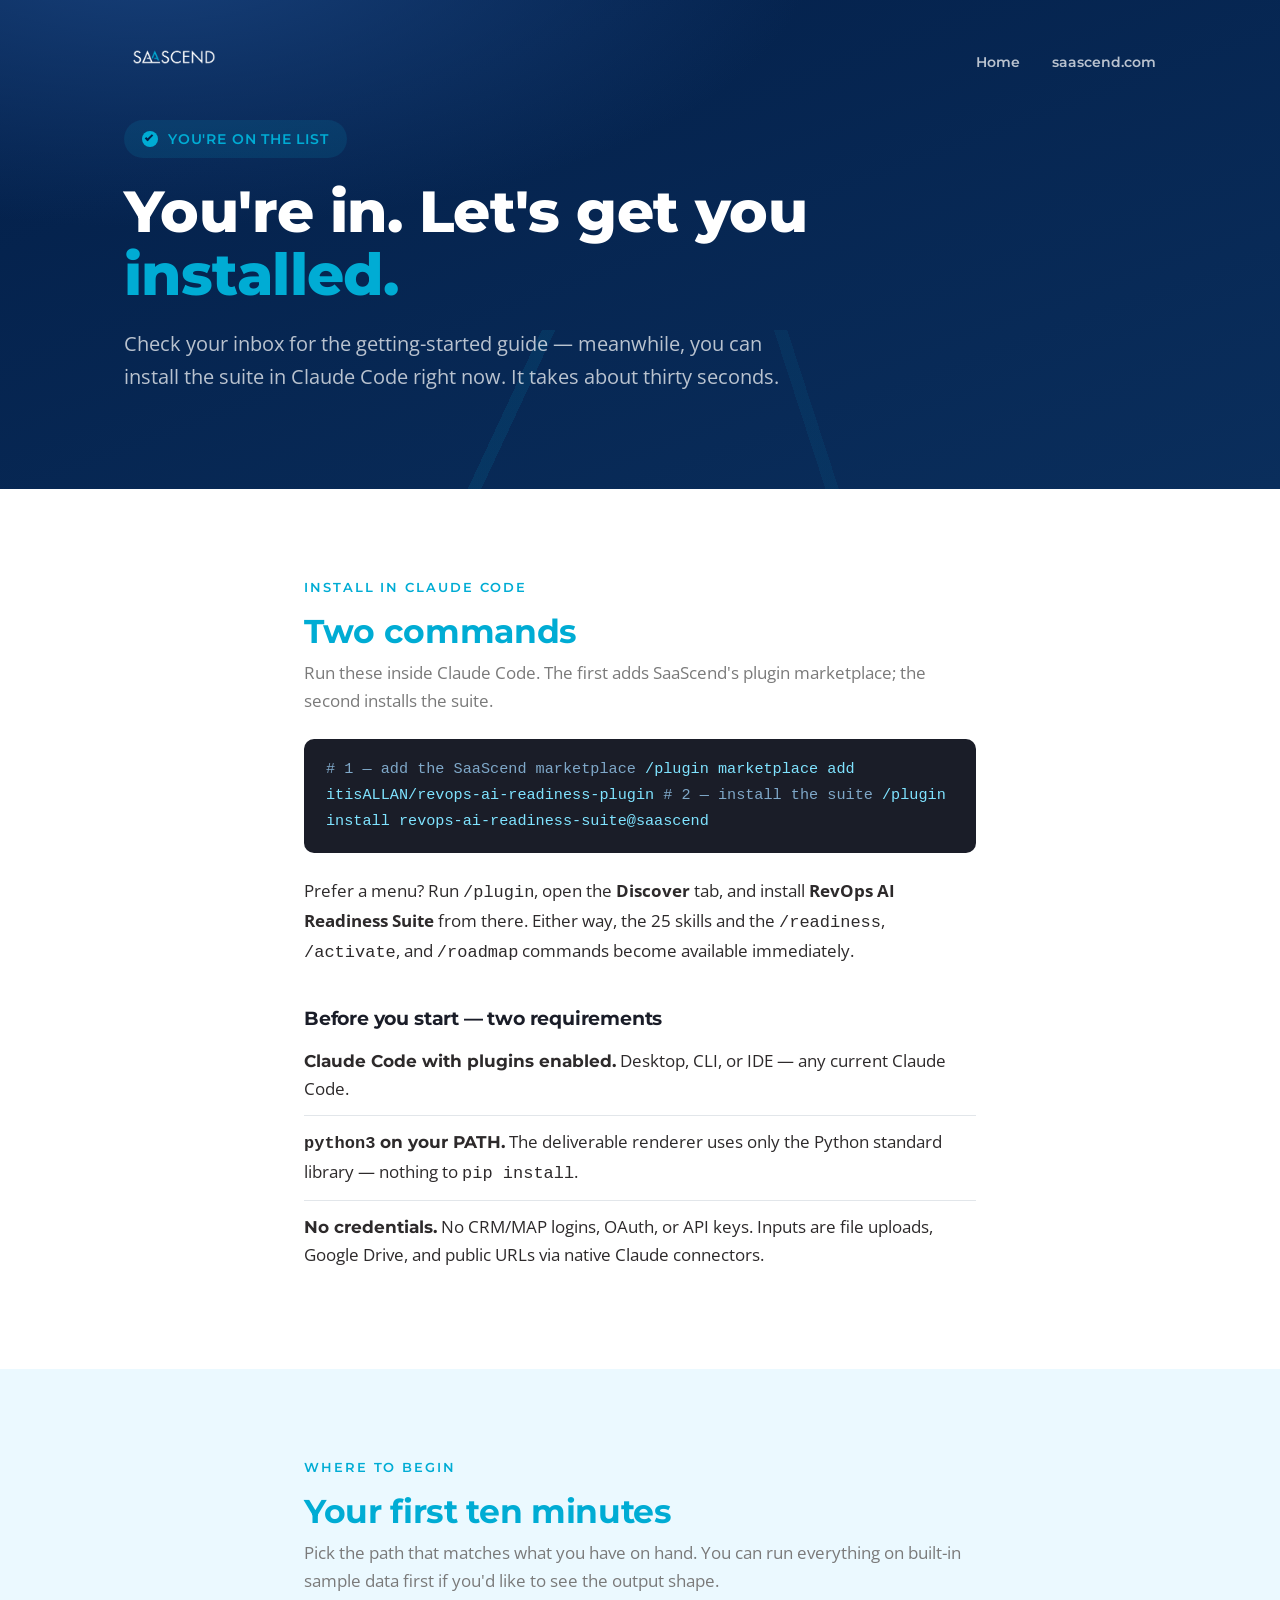
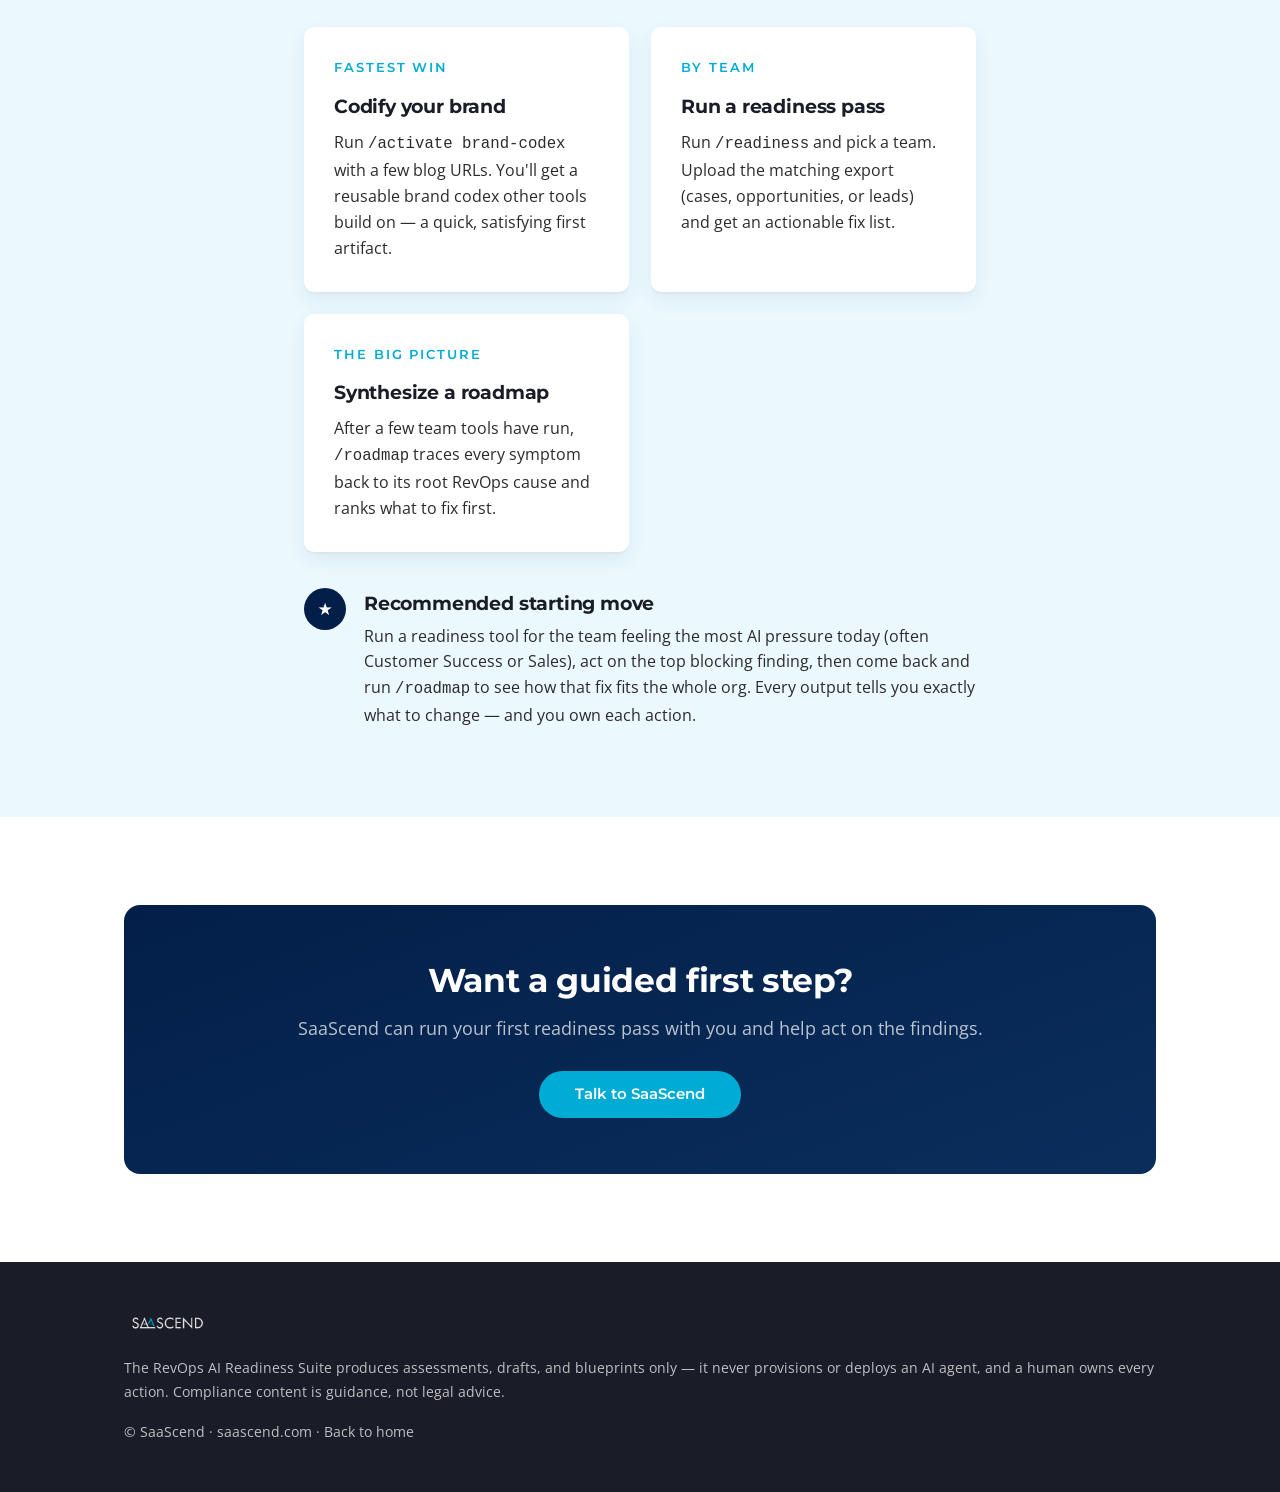
==== site/thank-you.html @ e428bcde "Make plugin installable + add branded landing/thank-you pages Distribution - Add .claude-plugin/mark" ====
<!doctype html>
<html lang="en">
<head>
  <meta charset="utf-8" />
  <meta name="viewport" content="width=device-width, initial-scale=1" />
  <title>You're in — install the RevOps AI Readiness Suite · SaaScend</title>
  <meta name="description" content="Thanks for opting in. Install the RevOps AI Readiness Suite in Claude Code and run your first tool." />
  <meta name="robots" content="noindex" />
  <link rel="preconnect" href="https://fonts.googleapis.com" />
  <link rel="preconnect" href="https://fonts.gstatic.com" crossorigin />
  <link href="https://fonts.googleapis.com/css2?family=Montserrat:wght@500;600;700;800&family=Open+Sans:ital,wght@0,400;0,600;1,400&display=swap" rel="stylesheet" />
  <link rel="stylesheet" href="styles.css" />
</head>
<body>

  <!-- ============================ HERO ============================ -->
  <header class="hero">
    <div class="wrap">
      <nav class="nav">
        <a href="index.html"><img class="nav__logo" src="assets/SaaScend_FullLogo_white_text.png" alt="SaaScend" /></a>
        <div class="nav__links">
          <a href="index.html">Home</a>
          <a href="https://www.saascend.com">saascend.com</a>
        </div>
      </nav>
      <div class="hero__inner">
        <div class="confirm-badge"><span class="check"></span> You're on the list</div>
        <h1>You're in. Let's get you <span class="accent">installed.</span></h1>
        <p class="hero__sub">
          Check your inbox for the getting-started guide — meanwhile, you can install the suite in
          Claude Code right now. It takes about thirty seconds.
        </p>
      </div>
    </div>
  </header>

  <!-- ============================ INSTALL STEPS ============================ -->
  <section class="section">
    <div class="wrap narrow">
      <div class="eyebrow">Install in Claude Code</div>
      <h2>Two commands</h2>
      <p class="muted" style="margin-top:8px">Run these inside Claude Code. The first adds SaaScend's plugin marketplace; the second installs the suite.</p>

      <div class="code" style="margin:24px 0">
<span class="cmt"># 1 — add the SaaScend marketplace</span>
<span class="cmd">/plugin marketplace add itisALLAN/revops-ai-readiness-plugin</span>

<span class="cmt"># 2 — install the suite</span>
<span class="cmd">/plugin install revops-ai-readiness-suite@saascend</span>
      </div>

      <p>Prefer a menu? Run <code>/plugin</code>, open the <b>Discover</b> tab, and install
        <b>RevOps AI Readiness Suite</b> from there. Either way, the 25 skills and the
        <code>/readiness</code>, <code>/activate</code>, and <code>/roadmap</code> commands
        become available immediately.</p>

      <h3 style="margin-top:36px">Before you start — two requirements</h3>
      <ul class="pill-list">
        <li><b>Claude Code with plugins enabled.</b> Desktop, CLI, or IDE — any current Claude Code.</li>
        <li><b><code>python3</code> on your PATH.</b> The deliverable renderer uses only the Python standard library — nothing to <code>pip install</code>.</li>
        <li><b>No credentials.</b> No CRM/MAP logins, OAuth, or API keys. Inputs are file uploads, Google Drive, and public URLs via native Claude connectors.</li>
      </ul>
    </div>
  </section>

  <!-- ============================ WHERE TO BEGIN ============================ -->
  <section class="section section--ice">
    <div class="wrap narrow">
      <div class="eyebrow">Where to begin</div>
      <h2>Your first ten minutes</h2>
      <p class="muted" style="margin-top:8px">Pick the path that matches what you have on hand. You can run everything on built-in sample data first if you'd like to see the output shape.</p>

      <div class="grid grid--3" style="margin-top:32px">
        <div class="card">
          <div class="eyebrow">Fastest win</div>
          <h3>Codify your brand</h3>
          <p>Run <code>/activate brand-codex</code> with a few blog URLs. You'll get a reusable brand codex other tools build on — a quick, satisfying first artifact.</p>
        </div>
        <div class="card">
          <div class="eyebrow">By team</div>
          <h3>Run a readiness pass</h3>
          <p>Run <code>/readiness</code> and pick a team. Upload the matching export (cases, opportunities, or leads) and get an actionable fix list.</p>
        </div>
        <div class="card">
          <div class="eyebrow">The big picture</div>
          <h3>Synthesize a roadmap</h3>
          <p>After a few team tools have run, <code>/roadmap</code> traces every symptom back to its root RevOps cause and ranks what to fix first.</p>
        </div>
      </div>

      <div class="step" style="margin-top:36px">
        <div class="step__num">★</div>
        <div>
          <h3>Recommended starting move</h3>
          <p style="margin:0">Run a readiness tool for the team feeling the most AI pressure today (often Customer Success or Sales), act on the top blocking finding, then come back and run <code>/roadmap</code> to see how that fix fits the whole org. Every output tells you exactly what to change — and you own each action.</p>
        </div>
      </div>
    </div>
  </section>

  <!-- ============================ CTA ============================ -->
  <section class="section">
    <div class="wrap">
      <div class="cta">
        <h2>Want a guided first step?</h2>
        <p>SaaScend can run your first readiness pass with you and help act on the findings.</p>
        <a class="btn btn--cyan" href="https://www.saascend.com">Talk to SaaScend</a>
      </div>
    </div>
  </section>

  <!-- ============================ FOOTER ============================ -->
  <footer class="footer">
    <div class="wrap">
      <img class="footer__logo" src="assets/SaaScend_FullLogo_white_text.png" alt="SaaScend" />
      <p>The RevOps AI Readiness Suite produces assessments, drafts, and blueprints only — it never
         provisions or deploys an AI agent, and a human owns every action. Compliance content is
         guidance, not legal advice.</p>
      <p>© SaaScend · <a href="https://www.saascend.com">saascend.com</a> · <a href="index.html">Back to home</a></p>
    </div>
  </footer>

</body>
</html>
---- site/styles.css ----
/* =====================================================================
 * SaaScend — RevOps AI Readiness Suite landing site
 * Brand tokens mirror shared/brand/colors_and_type.css (the source of truth).
 * Montserrat + Open Sans loaded from Google Fonts in each page <head>.
 * ===================================================================== */

:root {
  --brand-cyan: #00ACD4;
  --brand-cyan-600: #0095B8;
  --brand-cyan-100: #D7F3FB;
  --brand-navy: #031F49;
  --brand-navy-800: #0A2E5C;
  --brand-navy-600: #17407A;
  --brand-blue: #1071C3;
  --brand-blue-600: #0B5FA3;
  --ink-900: #1A1D28;
  --ink-800: #2D2A2B;
  --ink-500: #7A7A7A;
  --ink-200: #E2E6EA;
  --ink-100: #F5F8FA;
  --ink-0: #FFFFFF;
  --surface-ice: #EBF9FF;

  --fg: var(--ink-800);
  --fg-strong: var(--ink-900);
  --fg-muted: var(--ink-500);
  --fg-on-dark: var(--ink-0);
  --fg-on-dark-muted: rgba(255, 255, 255, 0.72);

  --font-display: 'Montserrat', ui-sans-serif, system-ui, -apple-system, 'Segoe UI', Roboto, sans-serif;
  --font-body: 'Open Sans', ui-sans-serif, system-ui, -apple-system, 'Segoe UI', Roboto, sans-serif;

  --radius-lg: 10px;
  --radius-xl: 16px;
  --radius-pill: 999px;
  --shadow-card: 0 2px 0 rgba(10, 30, 60, 0.03), 0 8px 20px rgba(10, 30, 60, 0.07);
  --shadow-lg: 0 18px 48px rgba(10, 30, 60, 0.12);
  --ease-out: cubic-bezier(0.2, 0.7, 0.2, 1);
}

*, *::before, *::after { box-sizing: border-box; }
html { scroll-behavior: smooth; }
body {
  margin: 0;
  font-family: var(--font-body);
  font-size: 17px;
  line-height: 1.65;
  color: var(--fg);
  background: var(--ink-0);
  -webkit-font-smoothing: antialiased;
}

.wrap { max-width: 1080px; margin: 0 auto; padding: 0 24px; }
.narrow { max-width: 720px; }

/* ---- Type --------------------------------------------------------------- */
h1, h2, h3 { font-family: var(--font-display); color: var(--fg-strong); margin: 0; letter-spacing: -0.01em; }
h1 { font-weight: 800; font-size: clamp(2.2rem, 4.6vw, 3.6rem); line-height: 1.08; }
h2 { font-weight: 700; font-size: clamp(1.6rem, 2.6vw, 2.4rem); line-height: 1.18; color: var(--brand-cyan); }
h3 { font-weight: 700; font-size: 1.2rem; }
p { margin: 0 0 1rem; }
a { color: var(--brand-blue); text-decoration: none; transition: color 140ms var(--ease-out); }
a:hover { color: var(--brand-cyan); }
.eyebrow {
  font-family: var(--font-display); font-weight: 600; font-size: 0.8rem;
  letter-spacing: 0.15em; text-transform: uppercase; color: var(--brand-cyan); margin-bottom: 14px;
}
.lead { font-size: 1.2rem; color: var(--fg); }
.muted { color: var(--fg-muted); }

/* ---- Buttons ------------------------------------------------------------ */
.btn {
  display: inline-block; font-family: var(--font-display); font-weight: 600; font-size: 0.95rem;
  padding: 14px 36px; border-radius: var(--radius-pill); border: 0; cursor: pointer;
  background: var(--brand-blue); color: #fff; transition: background 140ms var(--ease-out);
  text-align: center; line-height: 1.2;
}
.btn:hover { background: var(--brand-blue-600); color: #fff; }
.btn--cyan { background: var(--brand-cyan); }
.btn--cyan:hover { background: var(--brand-cyan-600); }
.btn--ghost { background: transparent; color: #fff; border: 1.5px solid rgba(255,255,255,0.5); padding: 12px 32px; }
.btn--ghost:hover { background: rgba(255,255,255,0.1); color: #fff; border-color: #fff; }

/* ---- Hero (navy) -------------------------------------------------------- */
.hero {
  background:
    radial-gradient(1100px 460px at 12% -10%, var(--brand-navy-600) 0%, transparent 60%),
    linear-gradient(160deg, var(--brand-navy) 0%, var(--brand-navy-800) 100%);
  color: var(--fg-on-dark); position: relative; overflow: hidden;
  padding: 28px 0 96px;
}
.hero::after {
  content: ""; position: absolute; left: 0; right: 0; bottom: -1px; height: 160px;
  background: linear-gradient(115deg, transparent 0 40%, rgba(0,172,212,0.10) 40% 41%, transparent 41%),
              linear-gradient(72deg, transparent 0 62%, rgba(0,172,212,0.07) 62% 63%, transparent 63%);
  pointer-events: none;
}
.nav { display: flex; align-items: center; justify-content: space-between; padding: 14px 0 40px; position: relative; z-index: 2; }
.nav__logo { height: 30px; }
.nav__links a { color: var(--fg-on-dark-muted); font-family: var(--font-display); font-weight: 600; font-size: 0.9rem; margin-left: 28px; }
.nav__links a:hover { color: #fff; }
.hero__inner { position: relative; z-index: 2; max-width: 760px; }
.hero h1 { color: #fff; }
.hero__sub { font-size: 1.25rem; color: var(--fg-on-dark-muted); margin: 22px 0 0; max-width: 60ch; }
.hero h1 .accent { color: var(--brand-cyan); }

/* ---- Opt-in form -------------------------------------------------------- */
.optin { margin-top: 40px; }
.optin__card {
  background: rgba(255,255,255,0.06); border: 1px solid rgba(255,255,255,0.14);
  border-radius: var(--radius-xl); padding: 28px; max-width: 560px; backdrop-filter: blur(2px);
}
.optin__row { display: flex; gap: 12px; flex-wrap: wrap; }
.optin input[type=email] {
  flex: 1 1 260px; font-family: var(--font-body); font-size: 1rem; padding: 14px 22px;
  border-radius: var(--radius-pill); border: 1px solid rgba(255,255,255,0.25);
  background: rgba(255,255,255,0.95); color: var(--ink-900);
}
.optin input[type=email]::placeholder { color: var(--ink-500); }
.optin input[type=email]:focus { outline: 2px solid var(--brand-cyan); outline-offset: 1px; }
.optin__note { font-size: 0.82rem; color: var(--fg-on-dark-muted); margin: 14px 0 0; }
.optin__consent { display: flex; gap: 10px; align-items: flex-start; margin-top: 16px; font-size: 0.82rem; color: var(--fg-on-dark-muted); }
.optin__consent input { margin-top: 4px; }

/* ---- Sections ----------------------------------------------------------- */
.section { padding: 88px 0; }
.section--ice { background: var(--surface-ice); }
.section__head { max-width: 720px; margin: 0 auto 48px; text-align: center; }
.section__head p { font-size: 1.1rem; color: var(--fg); margin-top: 14px; }

.grid { display: grid; gap: 22px; }
.grid--4 { grid-template-columns: repeat(auto-fit, minmax(220px, 1fr)); }
.grid--3 { grid-template-columns: repeat(auto-fit, minmax(260px, 1fr)); }

.card {
  background: var(--ink-0); border-radius: var(--radius-lg); box-shadow: var(--shadow-card);
  padding: 30px;
}
.card .eyebrow { margin-bottom: 12px; }
.card h3 { margin-bottom: 8px; }
.card p { font-size: 0.98rem; margin: 0; }

.step { display: flex; gap: 18px; align-items: flex-start; }
.step__num {
  flex: none; width: 42px; height: 42px; border-radius: 50%; background: var(--brand-navy);
  color: #fff; display: grid; place-items: center; font-family: var(--font-display); font-weight: 800;
}
.step h3 { margin-bottom: 4px; }
.step p { font-size: 0.98rem; margin: 0; }

/* ---- Code blocks (thank-you install steps) ------------------------------ */
.code {
  background: var(--ink-900); color: #E8F4FB; border-radius: var(--radius-lg);
  padding: 18px 22px; font-family: ui-monospace, 'SF Mono', Menlo, Consolas, monospace;
  font-size: 0.95rem; line-height: 1.7; overflow-x: auto; position: relative;
}
.code .cmt { color: #7FA8C9; }
.code .cmd { color: #7FE3FF; }

.pill-list { list-style: none; padding: 0; margin: 0; }
.pill-list li { padding: 12px 0; border-bottom: 1px solid var(--ink-200); }
.pill-list li:last-child { border-bottom: 0; }
.pill-list b { font-family: var(--font-display); }

/* ---- CTA band ----------------------------------------------------------- */
.cta {
  background: linear-gradient(160deg, var(--brand-navy) 0%, var(--brand-navy-800) 100%);
  color: var(--fg-on-dark); border-radius: var(--radius-xl); padding: 56px; text-align: center;
}
.cta h2 { color: #fff; }
.cta p { color: var(--fg-on-dark-muted); font-size: 1.1rem; margin: 14px 0 28px; }

/* ---- Thank-you specifics ------------------------------------------------ */
.confirm-badge {
  display: inline-flex; align-items: center; gap: 10px; font-family: var(--font-display);
  font-weight: 600; font-size: 0.85rem; letter-spacing: 0.06em; text-transform: uppercase;
  color: var(--brand-cyan); background: rgba(0,172,212,0.12); padding: 8px 18px; border-radius: var(--radius-pill);
  margin-bottom: 22px;
}
.check { width: 16px; height: 16px; border-radius: 50%; background: var(--brand-cyan); position: relative; }
.check::after { content: ""; position: absolute; left: 5px; top: 2px; width: 4px; height: 8px; border: solid #031F49; border-width: 0 2px 2px 0; transform: rotate(45deg); }

/* ---- Footer ------------------------------------------------------------- */
.footer { background: var(--ink-900); color: var(--fg-on-dark-muted); padding: 48px 0; font-size: 0.9rem; }
.footer__logo { height: 26px; opacity: 0.9; margin-bottom: 14px; }
.footer a { color: var(--fg-on-dark-muted); }
.footer a:hover { color: var(--brand-cyan); }

@media (max-width: 620px) {
  .nav__links { display: none; }
  .cta { padding: 36px 24px; }
  .section { padding: 60px 0; }
}
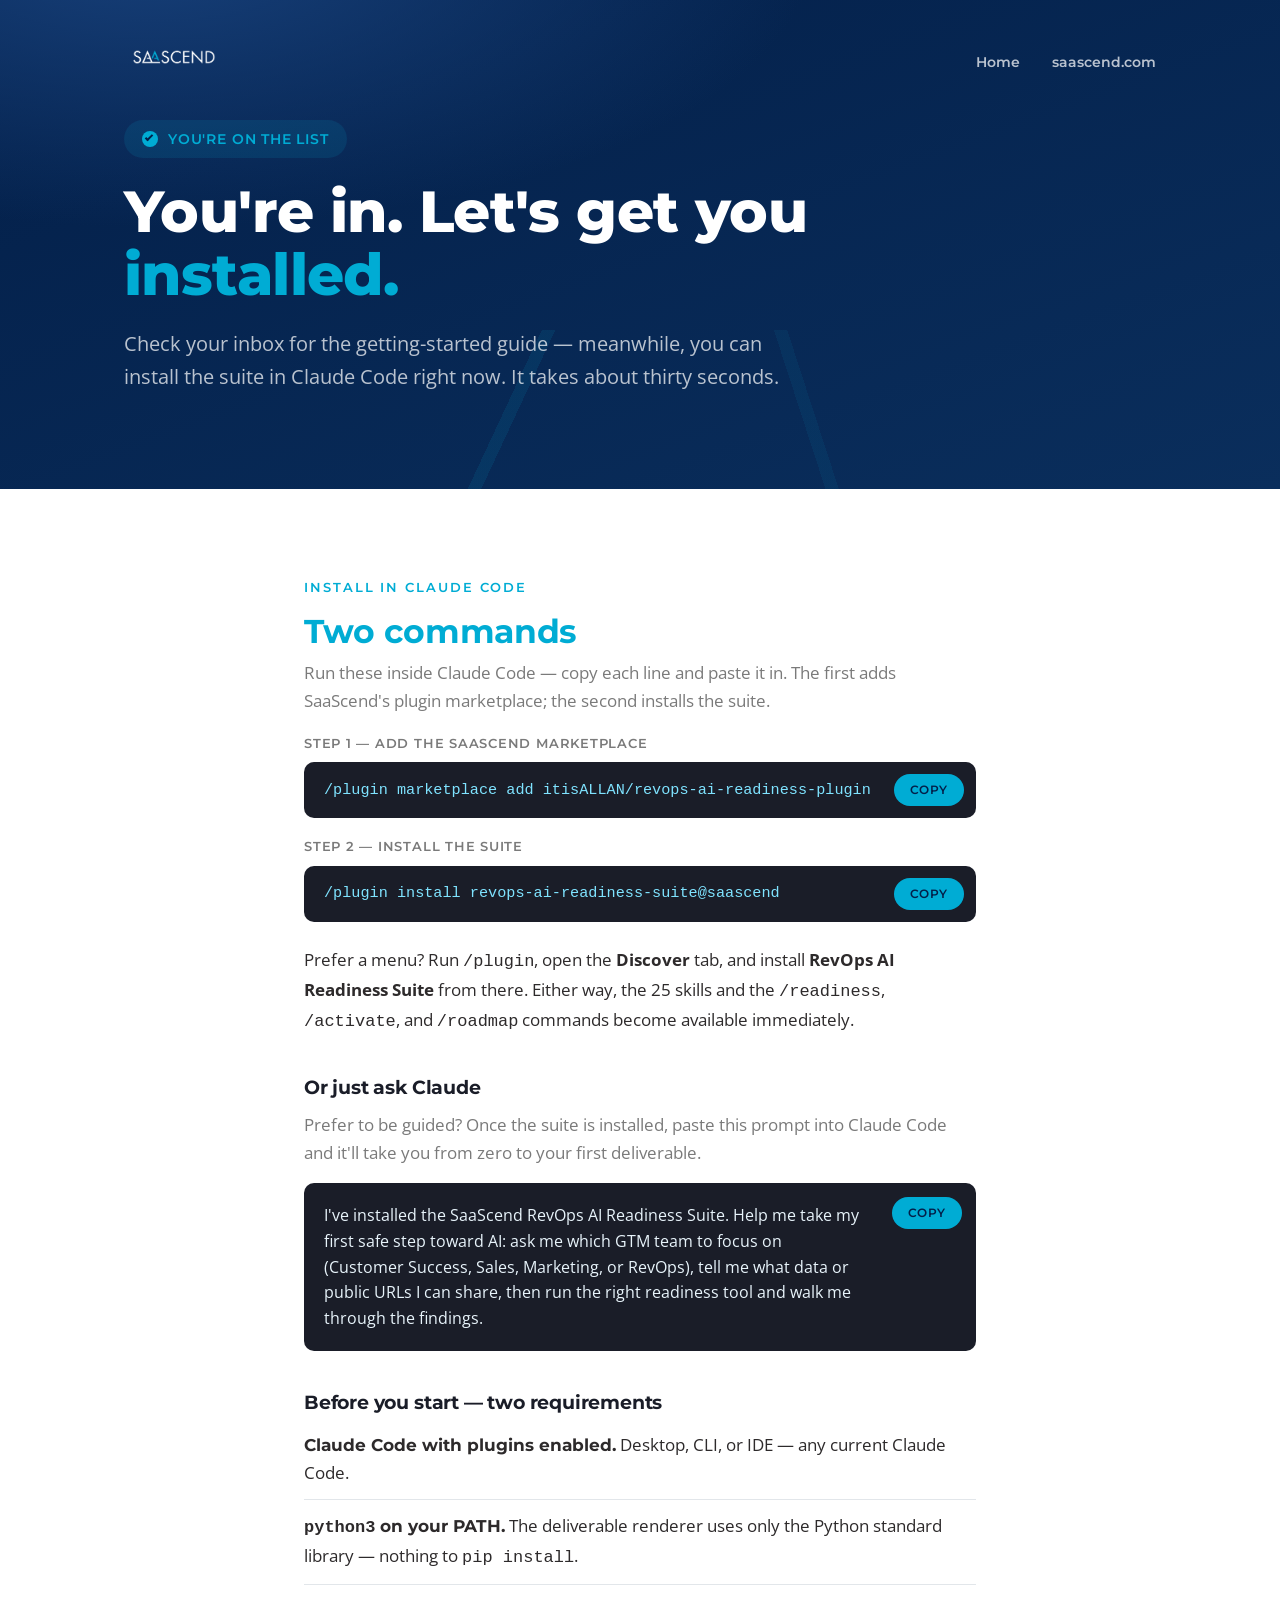
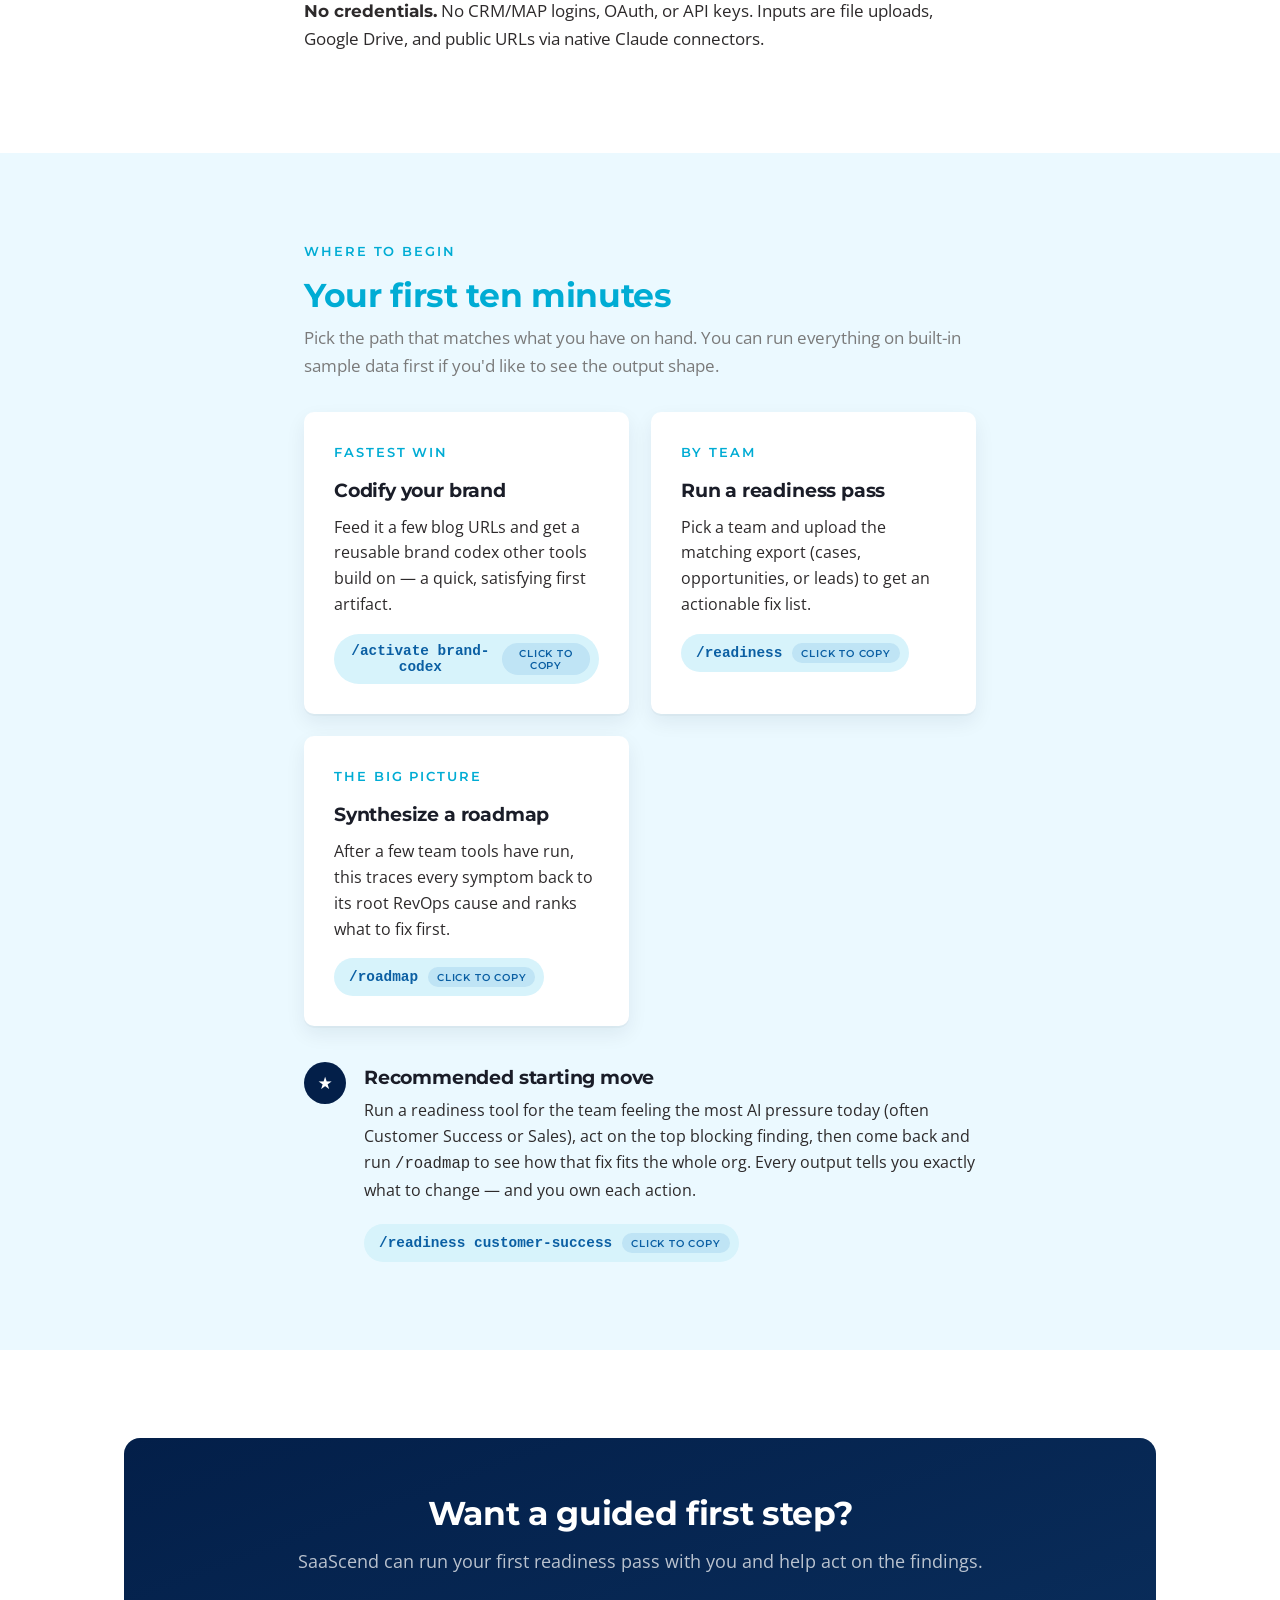
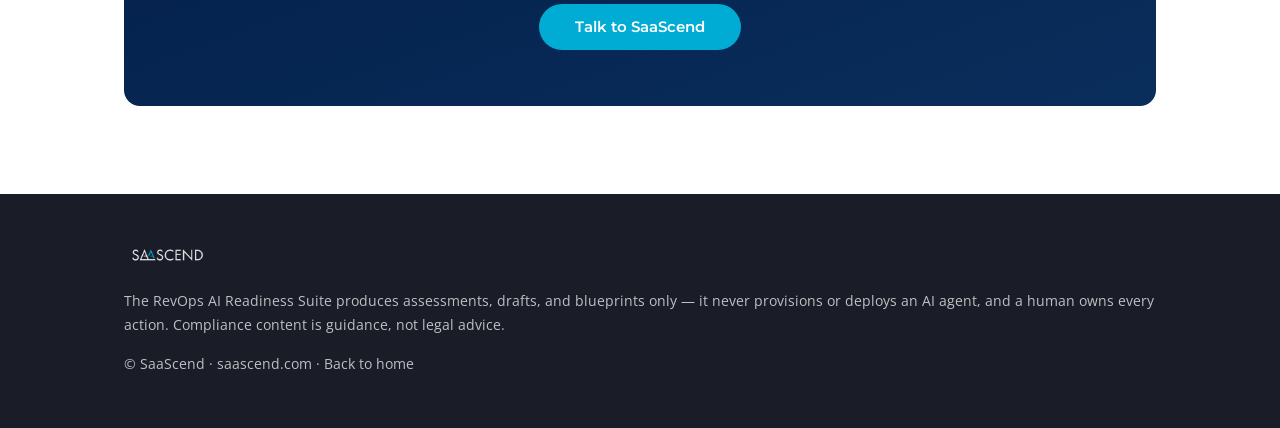
==== commit 0118a510: "site: click-to-copy commands + starter prompt on thank-you page - Install commands are now two separ" ====
--- a/site/thank-you.html
+++ b/site/thank-you.html
@@ -39,20 +39,31 @@
     <div class="wrap narrow">
       <div class="eyebrow">Install in Claude Code</div>
       <h2>Two commands</h2>
-      <p class="muted" style="margin-top:8px">Run these inside Claude Code. The first adds SaaScend's plugin marketplace; the second installs the suite.</p>
+      <p class="muted" style="margin-top:8px">Run these inside Claude Code — copy each line and paste it in. The first adds SaaScend's plugin marketplace; the second installs the suite.</p>
 
-      <div class="code" style="margin:24px 0">
-<span class="cmt"># 1 — add the SaaScend marketplace</span>
-<span class="cmd">/plugin marketplace add itisALLAN/revops-ai-readiness-plugin</span>
-
-<span class="cmt"># 2 — install the suite</span>
-<span class="cmd">/plugin install revops-ai-readiness-suite@saascend</span>
+      <div class="copy-label">Step 1 — add the SaaScend marketplace</div>
+      <div class="copy">
+        <span class="copy__cmd"><span class="cmd">/plugin marketplace add itisALLAN/revops-ai-readiness-plugin</span></span>
+        <button class="copy__btn" type="button" data-copy="/plugin marketplace add itisALLAN/revops-ai-readiness-plugin">Copy</button>
       </div>
 
-      <p>Prefer a menu? Run <code>/plugin</code>, open the <b>Discover</b> tab, and install
+      <div class="copy-label">Step 2 — install the suite</div>
+      <div class="copy">
+        <span class="copy__cmd"><span class="cmd">/plugin install revops-ai-readiness-suite@saascend</span></span>
+        <button class="copy__btn" type="button" data-copy="/plugin install revops-ai-readiness-suite@saascend">Copy</button>
+      </div>
+
+      <p style="margin-top:24px">Prefer a menu? Run <code>/plugin</code>, open the <b>Discover</b> tab, and install
         <b>RevOps AI Readiness Suite</b> from there. Either way, the 25 skills and the
         <code>/readiness</code>, <code>/activate</code>, and <code>/roadmap</code> commands
         become available immediately.</p>
+
+      <h3 style="margin-top:36px">Or just ask Claude</h3>
+      <p class="muted" style="margin-top:8px">Prefer to be guided? Once the suite is installed, paste this prompt into Claude Code and it'll take you from zero to your first deliverable.</p>
+      <div class="copy-block">
+        <span>I've installed the SaaScend RevOps AI Readiness Suite. Help me take my first safe step toward AI: ask me which GTM team to focus on (Customer Success, Sales, Marketing, or RevOps), tell me what data or public URLs I can share, then run the right readiness tool and walk me through the findings.</span>
+        <button class="copy__btn" type="button" data-copy="I've installed the SaaScend RevOps AI Readiness Suite. Help me take my first safe step toward AI: ask me which GTM team to focus on (Customer Success, Sales, Marketing, or RevOps), tell me what data or public URLs I can share, then run the right readiness tool and walk me through the findings.">Copy</button>
+      </div>
 
       <h3 style="margin-top:36px">Before you start — two requirements</h3>
       <ul class="pill-list">
@@ -74,17 +85,20 @@
         <div class="card">
           <div class="eyebrow">Fastest win</div>
           <h3>Codify your brand</h3>
-          <p>Run <code>/activate brand-codex</code> with a few blog URLs. You'll get a reusable brand codex other tools build on — a quick, satisfying first artifact.</p>
+          <p>Feed it a few blog URLs and get a reusable brand codex other tools build on — a quick, satisfying first artifact.</p>
+          <button class="cmd-chip" type="button" data-copy="/activate brand-codex">/activate brand-codex<span class="cmd-chip__hint">click to copy</span></button>
         </div>
         <div class="card">
           <div class="eyebrow">By team</div>
           <h3>Run a readiness pass</h3>
-          <p>Run <code>/readiness</code> and pick a team. Upload the matching export (cases, opportunities, or leads) and get an actionable fix list.</p>
+          <p>Pick a team and upload the matching export (cases, opportunities, or leads) to get an actionable fix list.</p>
+          <button class="cmd-chip" type="button" data-copy="/readiness">/readiness<span class="cmd-chip__hint">click to copy</span></button>
         </div>
         <div class="card">
           <div class="eyebrow">The big picture</div>
           <h3>Synthesize a roadmap</h3>
-          <p>After a few team tools have run, <code>/roadmap</code> traces every symptom back to its root RevOps cause and ranks what to fix first.</p>
+          <p>After a few team tools have run, this traces every symptom back to its root RevOps cause and ranks what to fix first.</p>
+          <button class="cmd-chip" type="button" data-copy="/roadmap">/roadmap<span class="cmd-chip__hint">click to copy</span></button>
         </div>
       </div>
 
@@ -92,7 +106,8 @@
         <div class="step__num">★</div>
         <div>
           <h3>Recommended starting move</h3>
-          <p style="margin:0">Run a readiness tool for the team feeling the most AI pressure today (often Customer Success or Sales), act on the top blocking finding, then come back and run <code>/roadmap</code> to see how that fix fits the whole org. Every output tells you exactly what to change — and you own each action.</p>
+          <p style="margin:0 0 4px">Run a readiness tool for the team feeling the most AI pressure today (often Customer Success or Sales), act on the top blocking finding, then come back and run <code>/roadmap</code> to see how that fix fits the whole org. Every output tells you exactly what to change — and you own each action.</p>
+          <button class="cmd-chip" type="button" data-copy="/readiness customer-success">/readiness customer-success<span class="cmd-chip__hint">click to copy</span></button>
         </div>
       </div>
     </div>
@@ -120,5 +135,46 @@
     </div>
   </footer>
 
+  <script>
+    // Click-to-copy for any element carrying data-copy (install lines, the
+    // starter prompt, and the /command chips). Writes to the clipboard and
+    // shows brief "copied" feedback on the button/chip.
+    document.addEventListener('click', function (e) {
+      var trigger = e.target.closest('[data-copy]');
+      if (!trigger) return;
+      var text = trigger.getAttribute('data-copy');
+
+      function feedback() {
+        var hint = trigger.querySelector('.cmd-chip__hint');
+        trigger.classList.add('copied');
+        var original = hint ? hint.textContent : trigger.textContent;
+        if (hint) { hint.textContent = 'copied!'; }
+        else { trigger.textContent = 'Copied!'; }
+        setTimeout(function () {
+          trigger.classList.remove('copied');
+          if (hint) { hint.textContent = original; }
+          else { trigger.textContent = original; }
+        }, 1600);
+      }
+
+      if (navigator.clipboard && navigator.clipboard.writeText) {
+        navigator.clipboard.writeText(text).then(feedback, fallback);
+      } else {
+        fallback();
+      }
+
+      function fallback() {
+        var ta = document.createElement('textarea');
+        ta.value = text;
+        ta.style.position = 'fixed';
+        ta.style.opacity = '0';
+        document.body.appendChild(ta);
+        ta.select();
+        try { document.execCommand('copy'); } catch (_) {}
+        document.body.removeChild(ta);
+        feedback();
+      }
+    });
+  </script>
 </body>
 </html>
--- a/site/styles.css
+++ b/site/styles.css
@@ -186,6 +186,48 @@
 .footer a { color: var(--fg-on-dark-muted); }
 .footer a:hover { color: var(--brand-cyan); }
 
+/* ---- Click-to-copy ------------------------------------------------------ */
+.copy-label { font-family: var(--font-display); font-weight: 600; font-size: 0.8rem; letter-spacing: 0.06em; text-transform: uppercase; color: var(--fg-muted); margin: 18px 0 8px; }
+.copy {
+  display: flex; align-items: center; gap: 12px; justify-content: space-between;
+  background: var(--ink-900); border-radius: var(--radius-lg);
+  padding: 12px 12px 12px 20px; margin: 0;
+}
+.copy__cmd { color: #E8F4FB; overflow-x: auto; white-space: pre; font-family: ui-monospace, 'SF Mono', Menlo, Consolas, monospace; font-size: 0.95rem; }
+.copy__cmd .cmd { color: #7FE3FF; }
+.copy__btn {
+  flex: none; font-family: var(--font-display); font-weight: 600; font-size: 0.72rem;
+  letter-spacing: 0.05em; text-transform: uppercase; cursor: pointer;
+  background: var(--brand-cyan); color: #031F49; border: 0; border-radius: var(--radius-pill);
+  padding: 9px 16px; transition: background 140ms var(--ease-out), color 140ms;
+}
+.copy__btn:hover { background: #fff; }
+.copy__btn.copied { background: #2EA66A; color: #fff; }
+
+/* multi-line copyable prompt */
+.copy-block {
+  position: relative; background: var(--ink-900); color: #E8F4FB; border-radius: var(--radius-lg);
+  padding: 20px 116px 20px 20px; margin: 0;
+  font-family: var(--font-body); font-size: 1rem; line-height: 1.6;
+}
+.copy-block .copy__btn { position: absolute; top: 14px; right: 14px; }
+
+/* inline /command chip — click to copy */
+.cmd-chip {
+  display: inline-flex; align-items: center; gap: 10px; cursor: pointer; margin-top: 16px;
+  font-family: ui-monospace, 'SF Mono', Menlo, Consolas, monospace; font-size: 0.9rem; font-weight: 600;
+  background: var(--brand-cyan-100); color: var(--brand-blue-600);
+  padding: 8px 8px 8px 14px; border-radius: var(--radius-pill); border: 1px solid transparent;
+  transition: border-color 140ms var(--ease-out), background 140ms;
+}
+.cmd-chip:hover { border-color: var(--brand-cyan); }
+.cmd-chip.copied { background: #DDF3E8; color: #1E7A4B; }
+.cmd-chip__hint {
+  font-family: var(--font-display); font-size: 0.62rem; letter-spacing: 0.08em; text-transform: uppercase;
+  background: rgba(16,113,195,0.12); color: var(--brand-blue-600); padding: 4px 9px; border-radius: var(--radius-pill);
+}
+.cmd-chip.copied .cmd-chip__hint { background: rgba(30,122,75,0.16); color: #1E7A4B; }
+
 @media (max-width: 620px) {
   .nav__links { display: none; }
   .cta { padding: 36px 24px; }
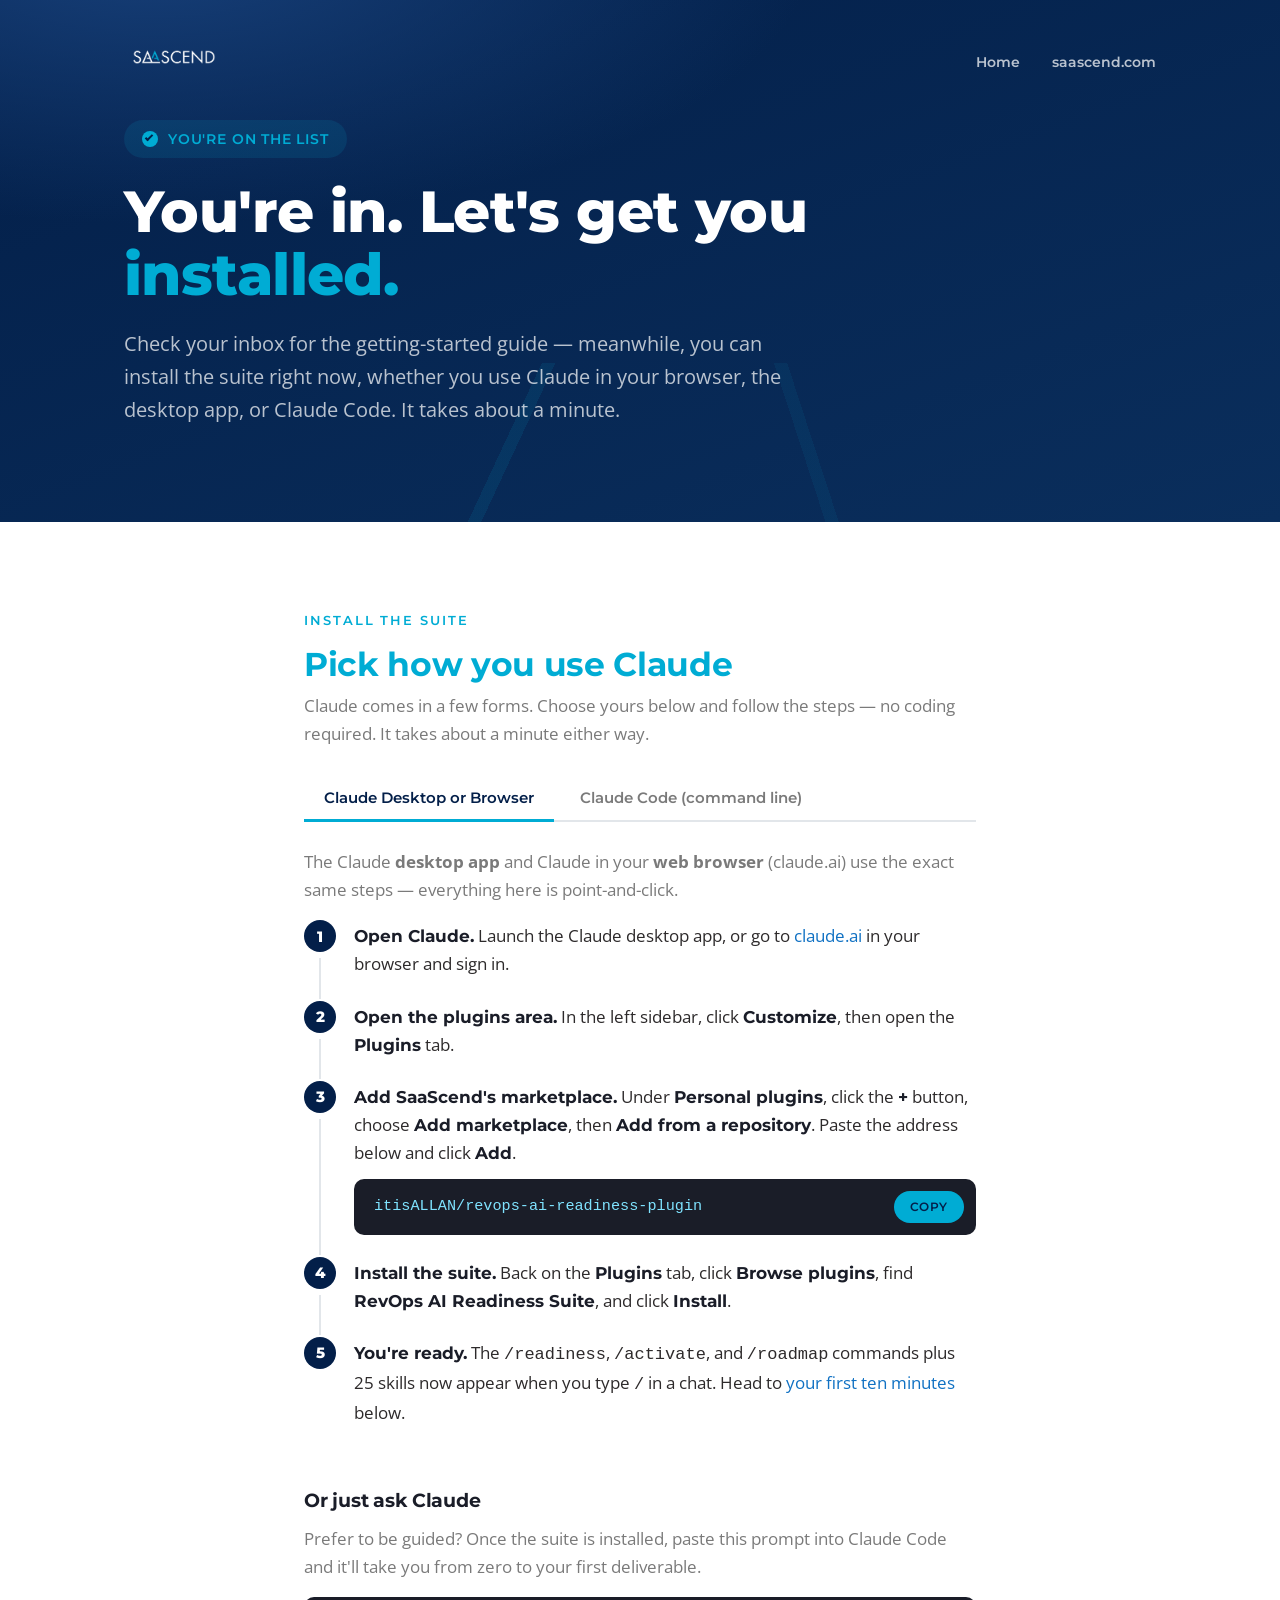
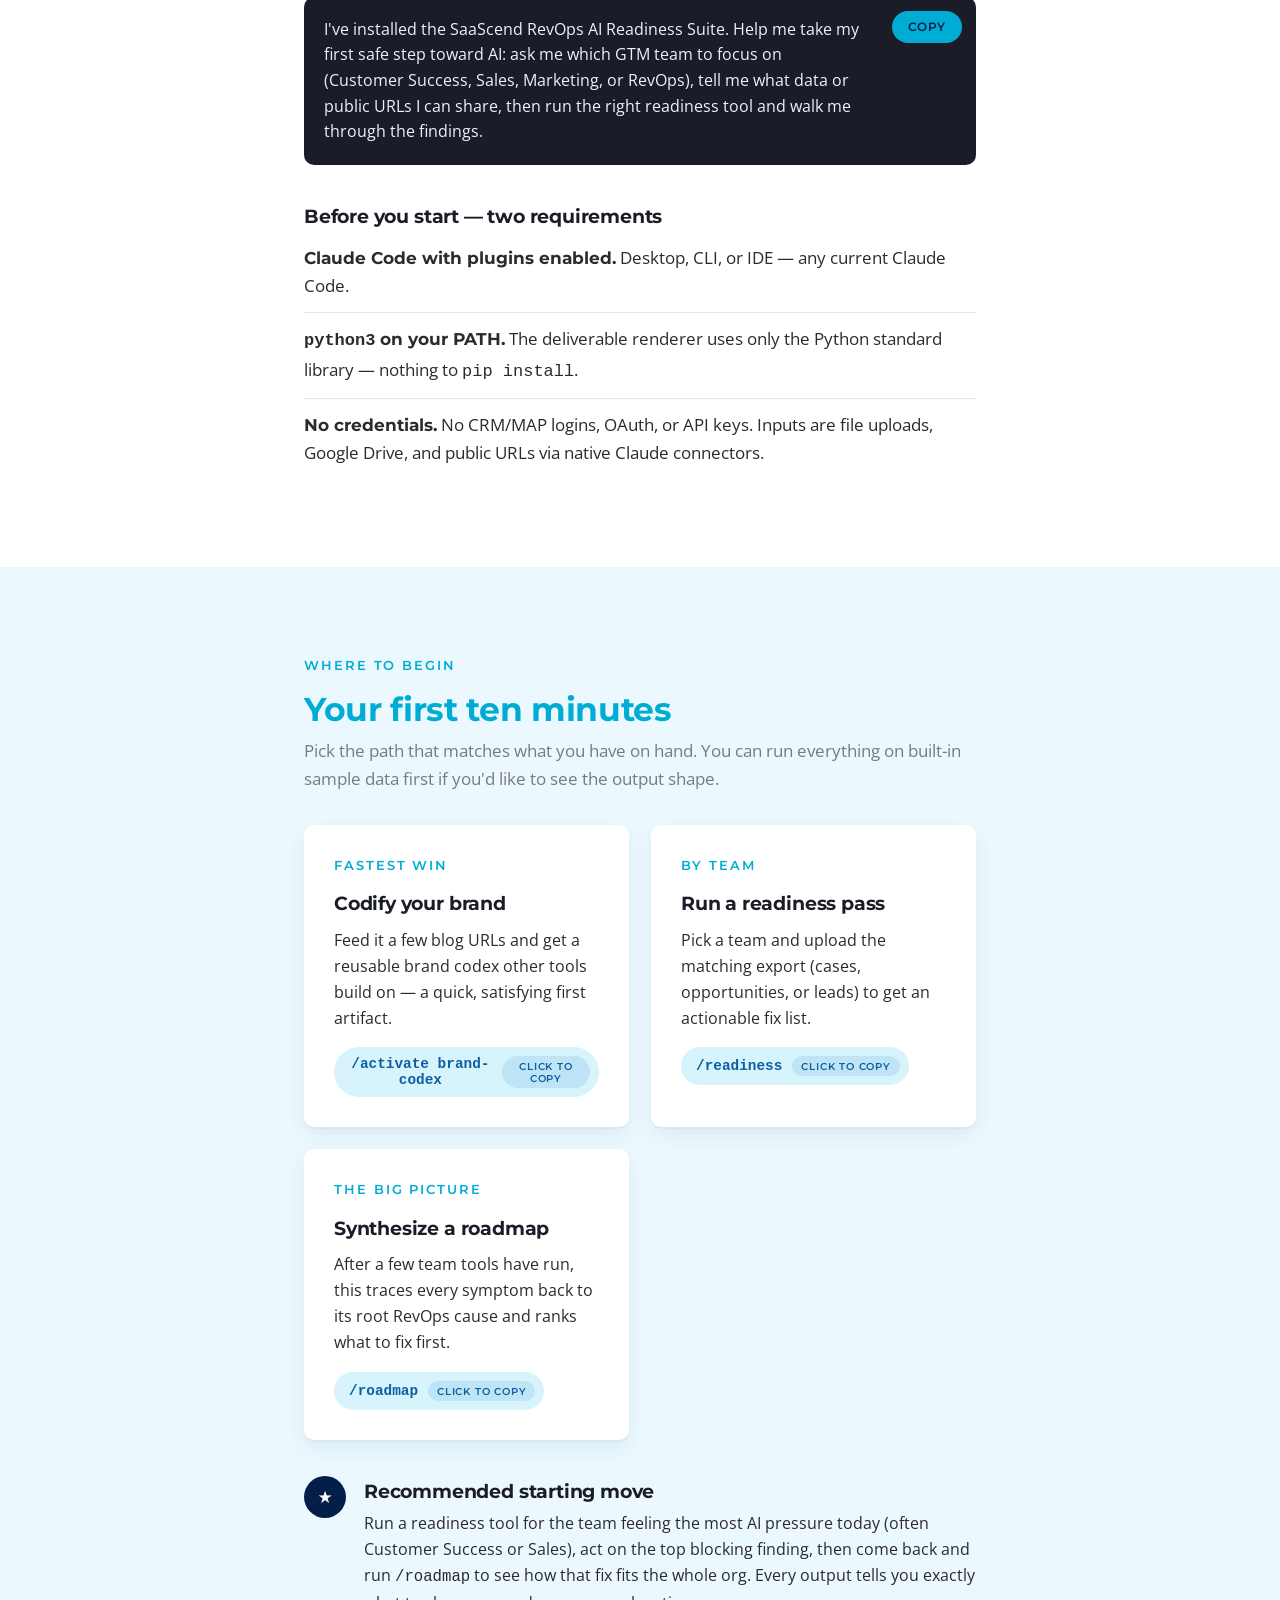
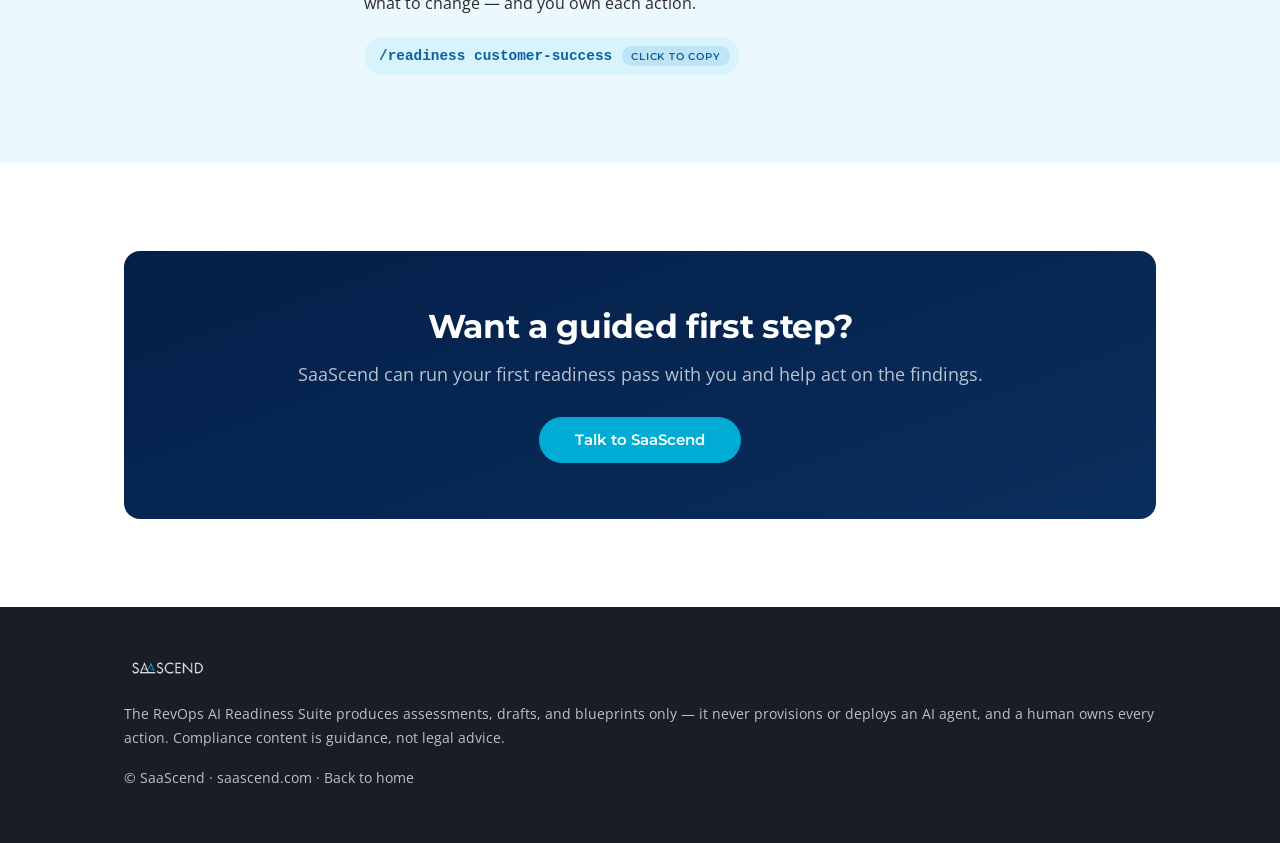
==== commit a05183a3: "site: guided, surface-based install instructions on thank-you page Replace the bare two-command bloc" ====
--- a/site/thank-you.html
+++ b/site/thank-you.html
@@ -27,8 +27,9 @@
         <div class="confirm-badge"><span class="check"></span> You're on the list</div>
         <h1>You're in. Let's get you <span class="accent">installed.</span></h1>
         <p class="hero__sub">
-          Check your inbox for the getting-started guide — meanwhile, you can install the suite in
-          Claude Code right now. It takes about thirty seconds.
+          Check your inbox for the getting-started guide — meanwhile, you can install the suite
+          right now, whether you use Claude in your browser, the desktop app, or Claude Code.
+          It takes about a minute.
         </p>
       </div>
     </div>
@@ -37,26 +38,59 @@
   <!-- ============================ INSTALL STEPS ============================ -->
   <section class="section">
     <div class="wrap narrow">
-      <div class="eyebrow">Install in Claude Code</div>
-      <h2>Two commands</h2>
-      <p class="muted" style="margin-top:8px">Run these inside Claude Code — copy each line and paste it in. The first adds SaaScend's plugin marketplace; the second installs the suite.</p>
-
-      <div class="copy-label">Step 1 — add the SaaScend marketplace</div>
-      <div class="copy">
-        <span class="copy__cmd"><span class="cmd">/plugin marketplace add itisALLAN/revops-ai-readiness-plugin</span></span>
-        <button class="copy__btn" type="button" data-copy="/plugin marketplace add itisALLAN/revops-ai-readiness-plugin">Copy</button>
-      </div>
-
-      <div class="copy-label">Step 2 — install the suite</div>
-      <div class="copy">
-        <span class="copy__cmd"><span class="cmd">/plugin install revops-ai-readiness-suite@saascend</span></span>
-        <button class="copy__btn" type="button" data-copy="/plugin install revops-ai-readiness-suite@saascend">Copy</button>
-      </div>
-
-      <p style="margin-top:24px">Prefer a menu? Run <code>/plugin</code>, open the <b>Discover</b> tab, and install
-        <b>RevOps AI Readiness Suite</b> from there. Either way, the 25 skills and the
-        <code>/readiness</code>, <code>/activate</code>, and <code>/roadmap</code> commands
-        become available immediately.</p>
+      <div class="eyebrow">Install the suite</div>
+      <h2>Pick how you use Claude</h2>
+      <p class="muted" style="margin-top:8px">Claude comes in a few forms. Choose yours below and follow the steps — no coding required. It takes about a minute either way.</p>
+
+      <div class="tabs" role="tablist" aria-label="Choose your version of Claude">
+        <button class="tab-btn is-active" type="button" role="tab" data-tab="point">Claude Desktop or Browser</button>
+        <button class="tab-btn" type="button" role="tab" data-tab="cli">Claude Code (command line)</button>
+      </div>
+
+      <!-- Point-and-click: Claude Desktop app + claude.ai in the browser -->
+      <div class="tab-panel is-active" data-panel="point" role="tabpanel">
+        <p class="muted" style="margin-top:0">The Claude <b>desktop app</b> and Claude in your <b>web browser</b> (claude.ai) use the exact same steps — everything here is point-and-click.</p>
+        <ol class="steps-list">
+          <li><b>Open Claude.</b> Launch the Claude desktop app, or go to <a href="https://claude.ai" target="_blank" rel="noopener">claude.ai</a> in your browser and sign in.</li>
+          <li><b>Open the plugins area.</b> In the left sidebar, click <b>Customize</b>, then open the <b>Plugins</b> tab.</li>
+          <li><b>Add SaaScend's marketplace.</b> Under <b>Personal plugins</b>, click the <b>+</b> button, choose <b>Add marketplace</b>, then <b>Add from a repository</b>. Paste the address below and click <b>Add</b>.
+            <div class="copy">
+              <span class="copy__cmd"><span class="cmd">itisALLAN/revops-ai-readiness-plugin</span></span>
+              <button class="copy__btn" type="button" data-copy="itisALLAN/revops-ai-readiness-plugin">Copy</button>
+            </div>
+          </li>
+          <li><b>Install the suite.</b> Back on the <b>Plugins</b> tab, click <b>Browse plugins</b>, find <b>RevOps AI Readiness Suite</b>, and click <b>Install</b>.</li>
+          <li><b>You're ready.</b> The <code>/readiness</code>, <code>/activate</code>, and <code>/roadmap</code> commands plus 25 skills now appear when you type <code>/</code> in a chat. Head to <a href="#begin">your first ten minutes</a> below.</li>
+        </ol>
+      </div>
+
+      <!-- Command line: Claude Code in terminal / IDE / app -->
+      <div class="tab-panel" data-panel="cli" role="tabpanel">
+        <p class="muted" style="margin-top:0">Using <b>Claude Code</b> in your terminal, IDE, or the Claude Code app? Copy each command and paste it into the prompt, one at a time.</p>
+        <ol class="steps-list">
+          <li><b>Add the SaaScend marketplace.</b> Claude Code will ask you to confirm you trust the source — choose <b>yes</b>.
+            <div class="copy">
+              <span class="copy__cmd"><span class="cmd">/plugin marketplace add itisALLAN/revops-ai-readiness-plugin</span></span>
+              <button class="copy__btn" type="button" data-copy="/plugin marketplace add itisALLAN/revops-ai-readiness-plugin">Copy</button>
+            </div>
+          </li>
+          <li><b>Install the suite.</b>
+            <div class="copy">
+              <span class="copy__cmd"><span class="cmd">/plugin install revops-ai-readiness-suite@saascend</span></span>
+              <button class="copy__btn" type="button" data-copy="/plugin install revops-ai-readiness-suite@saascend">Copy</button>
+            </div>
+          </li>
+          <li><b>Switch it on.</b> Run <code>/reload-plugins</code> (or just restart Claude Code) to activate the suite.
+            <div class="copy">
+              <span class="copy__cmd"><span class="cmd">/reload-plugins</span></span>
+              <button class="copy__btn" type="button" data-copy="/reload-plugins">Copy</button>
+            </div>
+          </li>
+          <li><b>You're ready.</b> Type <code>/readiness</code> to begin — or jump to <a href="#begin">your first ten minutes</a> below.</li>
+        </ol>
+        <p class="muted" style="margin-top:6px">Prefer a menu? Run <code>/plugin</code>, open the <b>Discover</b> tab, select <b>RevOps AI Readiness Suite</b>, and install it there.</p>
+        <p class="muted" style="margin-top:10px"><b>Don't see the <code>/plugin</code> command?</b> Update Claude Code with <code>npm install -g @anthropic-ai/claude-code@latest</code> (or <code>brew upgrade claude-code</code>), restart it, and try again.</p>
+      </div>
 
       <h3 style="margin-top:36px">Or just ask Claude</h3>
       <p class="muted" style="margin-top:8px">Prefer to be guided? Once the suite is installed, paste this prompt into Claude Code and it'll take you from zero to your first deliverable.</p>
@@ -75,7 +109,7 @@
   </section>
 
   <!-- ============================ WHERE TO BEGIN ============================ -->
-  <section class="section section--ice">
+  <section class="section section--ice" id="begin">
     <div class="wrap narrow">
       <div class="eyebrow">Where to begin</div>
       <h2>Your first ten minutes</h2>
@@ -134,6 +168,21 @@
       <p>© SaaScend · <a href="https://www.saascend.com">saascend.com</a> · <a href="index.html">Back to home</a></p>
     </div>
   </footer>
+
+  <script>
+    // Install chooser tabs — toggle the active tab button and its matching panel.
+    document.addEventListener('click', function (e) {
+      var tab = e.target.closest('[data-tab]');
+      if (!tab) return;
+      var key = tab.getAttribute('data-tab');
+      document.querySelectorAll('.tab-btn').forEach(function (b) {
+        b.classList.toggle('is-active', b.getAttribute('data-tab') === key);
+      });
+      document.querySelectorAll('.tab-panel').forEach(function (p) {
+        p.classList.toggle('is-active', p.getAttribute('data-panel') === key);
+      });
+    });
+  </script>
 
   <script>
     // Click-to-copy for any element carrying data-copy (install lines, the
--- a/site/styles.css
+++ b/site/styles.css
@@ -228,7 +228,41 @@
 }
 .cmd-chip.copied .cmd-chip__hint { background: rgba(30,122,75,0.16); color: #1E7A4B; }
 
+/* ---- Install chooser: tabs + numbered steps (thank-you) ----------------- */
+.tabs {
+  display: flex; flex-wrap: wrap; gap: 6px; margin: 28px 0 26px;
+  border-bottom: 2px solid var(--ink-200);
+}
+.tab-btn {
+  font-family: var(--font-display); font-weight: 600; font-size: 0.95rem; cursor: pointer;
+  background: transparent; border: 0; color: var(--fg-muted);
+  padding: 12px 20px; border-bottom: 3px solid transparent; margin-bottom: -2px;
+  transition: color 140ms var(--ease-out), border-color 140ms var(--ease-out);
+}
+.tab-btn:hover { color: var(--brand-blue); }
+.tab-btn.is-active { color: var(--brand-navy); border-bottom-color: var(--brand-cyan); }
+
+.tab-panel { display: none; }
+.tab-panel.is-active { display: block; animation: fade-in 200ms var(--ease-out); }
+@keyframes fade-in { from { opacity: 0; transform: translateY(4px); } to { opacity: 1; transform: none; } }
+
+/* numbered vertical stepper */
+.steps-list { counter-reset: step; list-style: none; padding: 0; margin: 8px 0 0; }
+.steps-list > li { position: relative; padding: 2px 0 22px 50px; margin: 0; }
+.steps-list > li::before {
+  counter-increment: step; content: counter(step);
+  position: absolute; left: 0; top: 0; width: 32px; height: 32px; border-radius: 50%;
+  background: var(--brand-navy); color: #fff; font-family: var(--font-display);
+  font-weight: 800; font-size: 0.95rem; display: grid; place-items: center;
+}
+.steps-list > li:not(:last-child)::after {
+  content: ""; position: absolute; left: 15px; top: 38px; bottom: 2px; width: 2px; background: var(--ink-200);
+}
+.steps-list > li b { font-family: var(--font-display); color: var(--fg-strong); }
+.steps-list .copy { margin-top: 12px; }
+
 @media (max-width: 620px) {
+  .tab-btn { padding: 10px 12px; font-size: 0.88rem; }
   .nav__links { display: none; }
   .cta { padding: 36px 24px; }
   .section { padding: 60px 0; }
